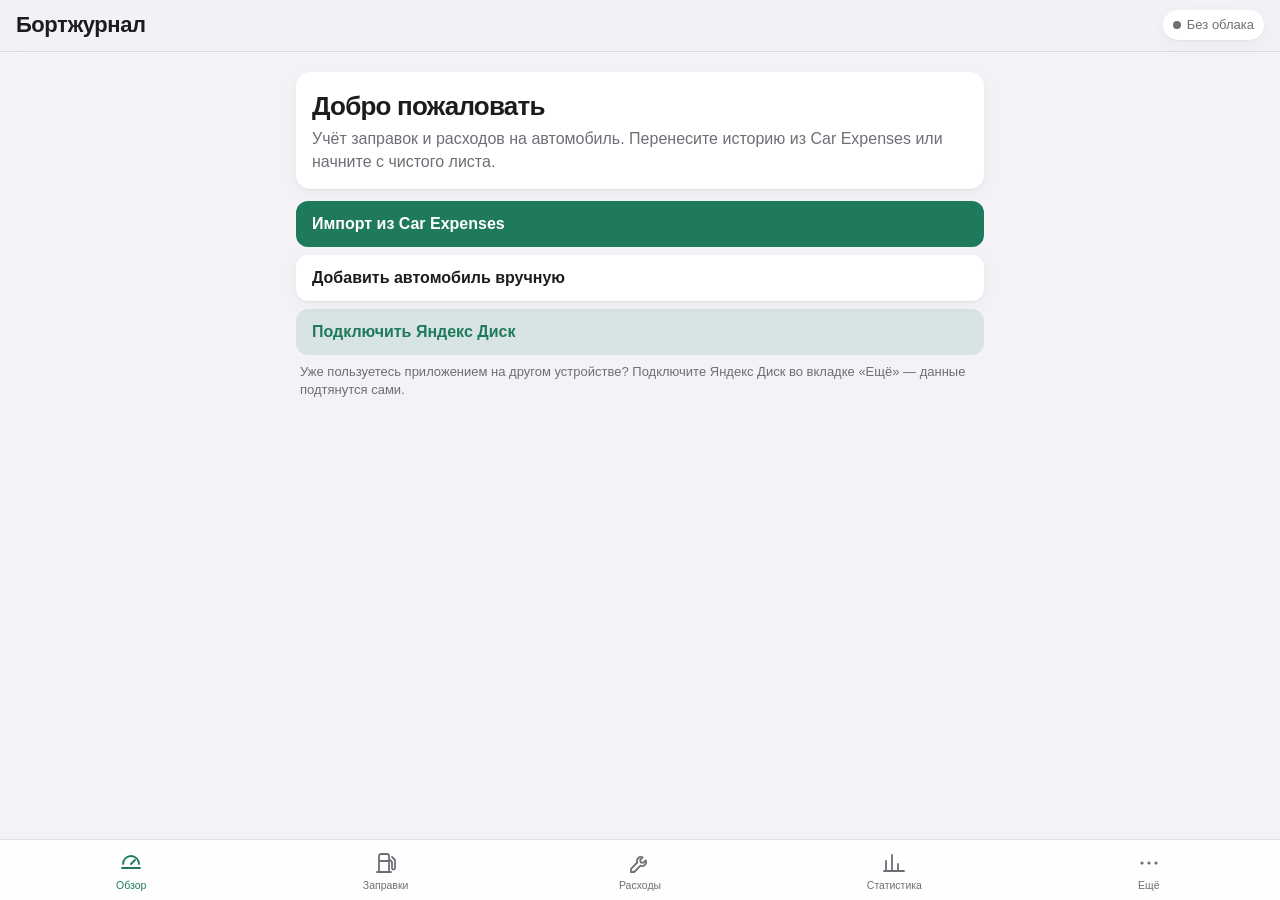
==== index.html @ a7881e60 "Бортжурнал: PWA для учёта заправок и расходов Импорт Car Expenses, заправки и расходы, статистика, о" ====
<!doctype html>
<html lang="ru">
<head>
  <meta charset="utf-8">
  <meta name="viewport" content="width=device-width, initial-scale=1, viewport-fit=cover">
  <title>Бортжурнал</title>
  <meta name="description" content="Учёт заправок и расходов на автомобиль с синхронизацией через Яндекс Диск">
  <meta name="theme-color" content="#f2f2f7" media="(prefers-color-scheme: light)">
  <meta name="theme-color" content="#0f1012" media="(prefers-color-scheme: dark)">
  <meta name="apple-mobile-web-app-capable" content="yes">
  <meta name="mobile-web-app-capable" content="yes">
  <meta name="apple-mobile-web-app-status-bar-style" content="default">
  <meta name="apple-mobile-web-app-title" content="Бортжурнал">
  <link rel="manifest" href="manifest.webmanifest">
  <link rel="icon" href="icons/icon-192.png" type="image/png">
  <link rel="apple-touch-icon" href="icons/apple-touch-icon.png">
  <link rel="stylesheet" href="css/app.css">
</head>
<body>
  <header class="topbar">
    <button class="vehicle" id="vehicleBtn" type="button"><span id="vehicleName">Бортжурнал</span></button>
    <button class="sync" id="syncBtn" type="button" aria-label="Синхронизация"><i class="dot"></i><span id="syncText"></span></button>
  </header>

  <main id="view" tabindex="-1"></main>

  <nav class="tabbar" id="tabbar">
    <button data-tab="overview" class="active">
      <svg viewBox="0 0 24 24"><path d="M4 13a8 8 0 0 1 16 0M12 13l4-4M3 17h18"/></svg><span>Обзор</span></button>
    <button data-tab="refuels">
      <svg viewBox="0 0 24 24"><path d="M5 21V5a2 2 0 0 1 2-2h6a2 2 0 0 1 2 2v16M3 21h14M5 10h10M15 8l3 3v6a1.5 1.5 0 0 0 3 0V9l-3-3"/></svg><span>Заправки</span></button>
    <button data-tab="expenses">
      <svg viewBox="0 0 24 24"><path d="M14.7 6.3a4 4 0 0 0-5.4 5.2L3 17.8V21h3.2l6.3-6.3a4 4 0 0 0 5.2-5.4l-2.6 2.6-2.4-.6-.6-2.4z"/></svg><span>Расходы</span></button>
    <button data-tab="stats">
      <svg viewBox="0 0 24 24"><path d="M4 20V10M10 20V4M16 20v-7M22 20H2"/></svg><span>Статистика</span></button>
    <button data-tab="more">
      <svg viewBox="0 0 24 24"><circle cx="5" cy="12" r="1.6"/><circle cx="12" cy="12" r="1.6"/><circle cx="19" cy="12" r="1.6"/></svg><span>Ещё</span></button>
  </nav>

  <div class="sheet-backdrop" id="sheetBackdrop" hidden>
    <section class="sheet" id="sheet" role="dialog" aria-modal="true"></section>
  </div>
  <div class="toast" id="toast" role="status" hidden></div>

  <script type="module" src="js/app.js"></script>
</body>
</html>
---- css/app.css ----
:root {
  --bg: #f2f2f7;
  --card: #ffffff;
  --card-2: #f7f7fa;
  --text: #1c1c1e;
  --muted: #6e6e76;
  --line: rgba(60, 60, 67, .14);
  --accent: #1f7a5c;
  --accent-soft: rgba(31, 122, 92, .12);
  --fuel: #d9822b;
  --exp: #3e63dd;
  --income: #2b9a66;
  --danger: #d93a3f;
  --shadow: 0 1px 2px rgba(0,0,0,.05), 0 4px 16px rgba(0,0,0,.04);
  --radius: 14px;
  --tabbar-h: 56px;
  color-scheme: light dark;
}
@media (prefers-color-scheme: dark) {
  :root {
    --bg: #0f1012;
    --card: #1b1c1f;
    --card-2: #232428;
    --text: #f2f2f5;
    --muted: #9a9aa3;
    --line: rgba(235, 235, 245, .12);
    --accent: #3dbf8f;
    --accent-soft: rgba(61, 191, 143, .16);
    --fuel: #f0a04b;
    --exp: #7b93f2;
    --income: #4cc38a;
    --danger: #ff6369;
    --shadow: none;
  }
}

* { box-sizing: border-box; -webkit-tap-highlight-color: transparent; }
html, body { margin: 0; }
body {
  background: var(--bg);
  color: var(--text);
  font: 16px/1.4 -apple-system, BlinkMacSystemFont, "SF Pro Text", "Segoe UI", Roboto, sans-serif;
  -webkit-font-smoothing: antialiased;
  min-height: 100vh;
  overscroll-behavior-y: none;
}
button { font: inherit; color: inherit; background: none; border: 0; padding: 0; cursor: pointer; }
.num { font-variant-numeric: tabular-nums; }

/* ---------- верхняя панель ---------- */
.topbar {
  position: sticky; top: 0; z-index: 20;
  display: flex; align-items: center; justify-content: space-between; gap: 12px;
  padding: calc(env(safe-area-inset-top) + 10px) 16px 10px;
  background: color-mix(in srgb, var(--bg) 86%, transparent);
  -webkit-backdrop-filter: saturate(180%) blur(18px);
  backdrop-filter: saturate(180%) blur(18px);
  border-bottom: .5px solid var(--line);
}
.vehicle { font-size: 22px; font-weight: 700; letter-spacing: -.02em; display: flex; align-items: center; gap: 6px; min-width: 0; }
.vehicle span { overflow: hidden; text-overflow: ellipsis; white-space: nowrap; }
.vehicle.multi::after { content: ""; width: 7px; height: 7px; border-right: 2px solid var(--muted); border-bottom: 2px solid var(--muted); transform: rotate(45deg) translateY(-3px); }
.sync { display: flex; align-items: center; gap: 6px; font-size: 13px; color: var(--muted); padding: 6px 10px; border-radius: 999px; background: var(--card); box-shadow: var(--shadow); white-space: nowrap; }
.sync .dot { width: 8px; height: 8px; border-radius: 50%; background: var(--muted); }
.sync[data-state="ok"] .dot { background: var(--accent); }
.sync[data-state="busy"] .dot { background: var(--fuel); animation: pulse 1s infinite alternate; }
.sync[data-state="error"] .dot { background: var(--danger); }
@keyframes pulse { to { opacity: .3; } }

main {
  padding: 12px 16px calc(var(--tabbar-h) + env(safe-area-inset-bottom) + 24px);
  max-width: 720px; margin: 0 auto; outline: none;
}

/* ---------- нижние вкладки ---------- */
.tabbar {
  position: fixed; left: 0; right: 0; bottom: 0; z-index: 20;
  display: grid; grid-template-columns: repeat(5, 1fr);
  padding: 4px 4px env(safe-area-inset-bottom);
  background: color-mix(in srgb, var(--card) 88%, transparent);
  -webkit-backdrop-filter: saturate(180%) blur(18px);
  backdrop-filter: saturate(180%) blur(18px);
  border-top: .5px solid var(--line);
}
.tabbar button { height: var(--tabbar-h); display: flex; flex-direction: column; align-items: center; justify-content: center; gap: 3px; font-size: 10.5px; color: var(--muted); }
.tabbar svg { width: 24px; height: 24px; fill: none; stroke: currentColor; stroke-width: 1.8; stroke-linecap: round; stroke-linejoin: round; }
.tabbar svg circle { fill: currentColor; stroke: none; }
.tabbar button.active { color: var(--accent); }

/* ---------- карточки и блоки ---------- */
h2.section { font-size: 13px; font-weight: 600; text-transform: uppercase; letter-spacing: .04em; color: var(--muted); margin: 22px 4px 8px; }
.card { background: var(--card); border-radius: var(--radius); box-shadow: var(--shadow); }
.pad { padding: 14px 16px; }
.hero { padding: 18px 16px 16px; }
.hero .label { font-size: 13px; color: var(--muted); }
.hero .big { font-size: 34px; font-weight: 700; letter-spacing: -.03em; line-height: 1.1; margin-top: 2px; }
.hero .big small { font-size: 18px; font-weight: 600; color: var(--muted); margin-left: 4px; }

.grid2 { display: grid; grid-template-columns: 1fr 1fr; gap: 10px; margin-top: 10px; }
.tile { background: var(--card); border-radius: var(--radius); box-shadow: var(--shadow); padding: 12px 14px; min-width: 0; }
.tile .label { font-size: 12.5px; color: var(--muted); white-space: nowrap; overflow: hidden; text-overflow: ellipsis; }
.tile .value { font-size: 21px; font-weight: 650; letter-spacing: -.02em; margin-top: 2px; white-space: nowrap; }
.tile .value small { font-size: 13px; color: var(--muted); font-weight: 500; margin-left: 2px; }
.tile .sub { font-size: 12px; color: var(--muted); margin-top: 1px; }

.actions { display: grid; grid-template-columns: 1fr 1fr; gap: 10px; margin-top: 12px; }
.btn {
  display: inline-flex; align-items: center; justify-content: center; gap: 8px;
  height: 46px; padding: 0 16px; border-radius: 12px; font-weight: 600;
  background: var(--card); box-shadow: var(--shadow); color: var(--text);
}
.btn.primary { background: var(--accent); color: #fff; box-shadow: none; }
.btn.fuel { background: var(--fuel); color: #fff; box-shadow: none; }
.btn.soft { background: var(--accent-soft); color: var(--accent); box-shadow: none; }
.btn.danger { color: var(--danger); }
.btn.block { width: 100%; }
.btn:active { opacity: .75; }

/* ---------- списки ---------- */
.list { background: var(--card); border-radius: var(--radius); box-shadow: var(--shadow); overflow: hidden; }
.row { display: flex; align-items: center; gap: 12px; padding: 11px 16px; width: 100%; text-align: left; position: relative; }
.row + .row::before { content: ""; position: absolute; top: 0; left: 16px; right: 0; border-top: .5px solid var(--line); }
.row:active { background: var(--card-2); }
.row .ico { flex: none; width: 34px; height: 34px; border-radius: 10px; display: grid; place-items: center; font-size: 15px; font-weight: 700; color: #fff; }
.row .main { flex: 1; min-width: 0; display: block; }
.row .title, .row .meta { display: block; }
.row .title.wrap { white-space: normal; display: -webkit-box; -webkit-line-clamp: 2; -webkit-box-orient: vertical; line-height: 1.25; margin-bottom: 1px; }
.row .end { display: block; }
.row .amount, .row .badge { display: block; }
.row .title { font-weight: 550; white-space: nowrap; overflow: hidden; text-overflow: ellipsis; }
.row .meta { font-size: 13px; color: var(--muted); white-space: nowrap; overflow: hidden; text-overflow: ellipsis; }
.row .end { flex: none; text-align: right; }
.row .amount { font-weight: 600; }
.row .amount.income { color: var(--income); }
.row .badge { font-size: 12px; color: var(--muted); }
.row .badge b { color: var(--text); font-weight: 600; }
.month { display: flex; justify-content: space-between; align-items: baseline; margin: 20px 4px 8px; font-size: 13px; color: var(--muted); }
.month b { font-size: 15px; color: var(--text); font-weight: 650; text-transform: capitalize; }

.chips { display: flex; gap: 8px; overflow-x: auto; padding: 2px 2px 4px; margin: 0 -16px; padding-left: 16px; padding-right: 16px; scrollbar-width: none; }
.chips::-webkit-scrollbar { display: none; }
.chip { flex: none; height: 32px; padding: 0 12px; border-radius: 999px; background: var(--card); box-shadow: var(--shadow); font-size: 14px; display: inline-flex; align-items: center; gap: 6px; white-space: nowrap; }
.chip i { width: 8px; height: 8px; border-radius: 50%; }
.chip.active { background: var(--text); color: var(--bg); }

.search { width: 100%; height: 40px; border-radius: 10px; border: 0; padding: 0 12px; background: var(--card); box-shadow: var(--shadow); color: var(--text); font-size: 16px; margin-bottom: 10px; }

.empty { text-align: center; color: var(--muted); padding: 40px 16px; }
.empty .btn { margin-top: 16px; }

/* ---------- графики ---------- */
.chart { width: 100%; height: auto; display: block; }
.chart text { fill: var(--muted); font-size: 10px; }
.chart .grid { stroke: var(--line); }
.legend { display: flex; gap: 14px; font-size: 12.5px; color: var(--muted); margin-top: 8px; flex-wrap: wrap; }
.legend i { display: inline-block; width: 9px; height: 9px; border-radius: 2px; margin-right: 5px; vertical-align: 0; }
.cat-row { display: grid; grid-template-columns: 1fr auto; gap: 4px 12px; padding: 9px 0; }
.cat-row + .cat-row { border-top: .5px solid var(--line); }
.cat-row .bar { grid-column: 1 / -1; height: 6px; border-radius: 3px; background: var(--card-2); overflow: hidden; }
.cat-row .bar i { display: block; height: 100%; border-radius: 3px; }
.cat-row .pct { color: var(--muted); font-size: 13px; margin-left: 6px; }

/* ---------- таблица по годам ---------- */
.ytable { width: 100%; border-collapse: collapse; font-size: 14px; }
.ytable th { text-align: right; font-weight: 500; color: var(--muted); font-size: 12px; padding: 0 0 6px 8px; }
.ytable th:first-child, .ytable td:first-child { text-align: left; padding-left: 0; }
.ytable td { text-align: right; padding: 7px 0 7px 8px; border-top: .5px solid var(--line); white-space: nowrap; }

/* ---------- настройки ---------- */
.set-row { display: flex; align-items: center; justify-content: space-between; gap: 12px; padding: 13px 16px; position: relative; width: 100%; text-align: left; }
.set-row + .set-row::before { content: ""; position: absolute; top: 0; left: 16px; right: 0; border-top: .5px solid var(--line); }
.set-row .hint { font-size: 13px; color: var(--muted); }
.set-row .go { color: var(--muted); }
.set-row.accent { color: var(--accent); font-weight: 550; }
.set-row.danger { color: var(--danger); }
.note { font-size: 13px; color: var(--muted); margin: 8px 4px 0; }
.note code { font-size: 12px; background: var(--card-2); padding: 1px 5px; border-radius: 5px; word-break: break-all; }

/* ---------- нижний лист (формы) ---------- */
.sheet-backdrop { position: fixed; inset: 0; z-index: 50; background: rgba(0,0,0,.38); display: flex; align-items: flex-end; justify-content: center; animation: fade .18s ease; }
.sheet-backdrop[hidden] { display: none; }
.sheet {
  width: 100%; max-width: 720px; max-height: calc(100vh - env(safe-area-inset-top) - 24px); overflow-y: auto;
  background: var(--bg); border-radius: 18px 18px 0 0;
  padding: 8px 16px calc(env(safe-area-inset-bottom) + 18px);
  animation: up .24s cubic-bezier(.2,.8,.2,1);
  -webkit-overflow-scrolling: touch;
}
@keyframes up { from { transform: translateY(40px); opacity: .4; } }
@keyframes fade { from { opacity: 0; } }
.sheet-head { display: flex; align-items: center; justify-content: space-between; padding: 6px 0 10px; position: sticky; top: -8px; background: var(--bg); z-index: 1; }
.sheet-head h3 { margin: 0; font-size: 17px; }
.sheet-head button { color: var(--accent); font-weight: 600; padding: 8px 4px; }
.sheet-head button.cancel { font-weight: 400; }
.grab { width: 36px; height: 5px; border-radius: 3px; background: var(--line); margin: 0 auto 4px; }

.form { background: var(--card); border-radius: var(--radius); box-shadow: var(--shadow); overflow: hidden; }
.field { display: flex; align-items: center; gap: 12px; padding: 0 16px; min-height: 48px; position: relative; }
.field + .field::before { content: ""; position: absolute; top: 0; left: 16px; right: 0; border-top: .5px solid var(--line); }
.field label { flex: none; width: 42%; color: var(--text); }
.field input, .field select, .field textarea {
  flex: 1; min-width: 0; border: 0; background: transparent; color: var(--text);
  font: inherit; font-size: 16px; text-align: right; padding: 12px 0; outline: none;
  -webkit-appearance: none; appearance: none;
}
.field select { direction: rtl; }
.field textarea { text-align: left; resize: none; min-height: 64px; }
.field.stack { flex-direction: column; align-items: stretch; gap: 0; padding-top: 10px; }
.field.stack label { width: auto; font-size: 13px; color: var(--muted); }
.field .unit { color: var(--muted); flex: none; }
.field input[type="checkbox"] { flex: none; margin-left: auto; width: 51px; height: 31px; border-radius: 16px; background: var(--card-2); position: relative; padding: 0; transition: background .2s; box-shadow: inset 0 0 0 1px var(--line); }
.field input[type="checkbox"]::after { content: ""; position: absolute; top: 2px; left: 2px; width: 27px; height: 27px; border-radius: 50%; background: #fff; box-shadow: 0 2px 4px rgba(0,0,0,.2); transition: transform .2s; }
.field input[type="checkbox"]:checked { background: var(--accent); box-shadow: none; }
.field input[type="checkbox"]:checked::after { transform: translateX(20px); }
.field.calc input { color: var(--muted); }
.form-gap { height: 14px; }
.form-hint { font-size: 13px; color: var(--muted); margin: 8px 4px 0; }

.picker { display: grid; gap: 8px; }
.picker .btn { justify-content: flex-start; }

.toast {
  position: fixed; left: 50%; bottom: calc(var(--tabbar-h) + env(safe-area-inset-bottom) + 16px); transform: translateX(-50%);
  z-index: 60; background: var(--text); color: var(--bg); padding: 10px 16px; border-radius: 12px; font-size: 14px;
  width: max-content; max-width: calc(100% - 32px); text-align: center; box-shadow: 0 6px 24px rgba(0,0,0,.2); animation: fade .2s;
}
.toast[hidden] { display: none; }

@media (min-width: 600px) {
  .grid2 { grid-template-columns: repeat(4, 1fr); }
}
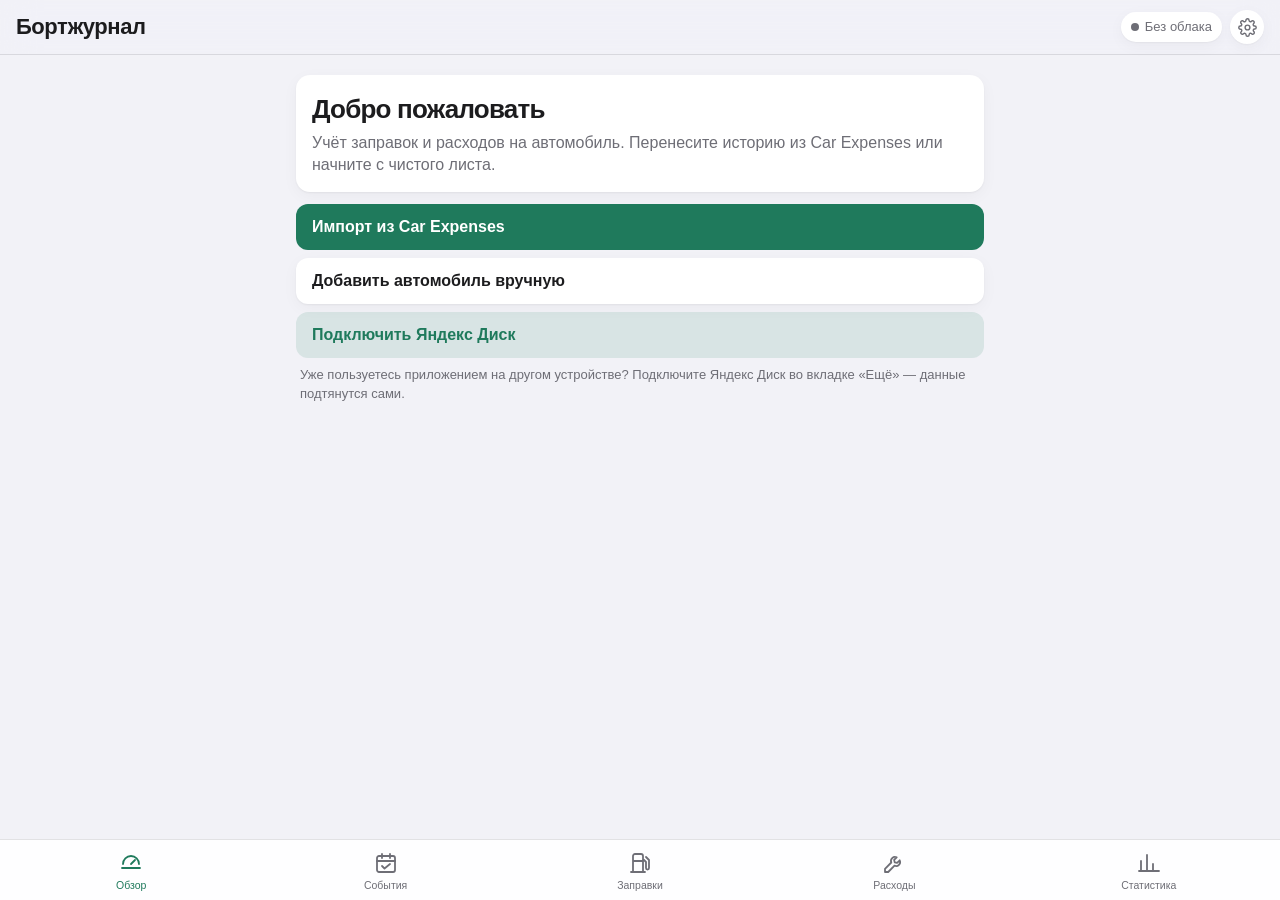
==== commit 0c925777: "События обслуживания с автопродлением Виды работ с интервалом по пробегу и/или времени и разовыми ср" ====
--- a/index.html
+++ b/index.html
@@ -19,7 +19,12 @@
 <body>
   <header class="topbar">
     <button class="vehicle" id="vehicleBtn" type="button"><span id="vehicleName">Бортжурнал</span></button>
-    <button class="sync" id="syncBtn" type="button" aria-label="Синхронизация"><i class="dot"></i><span id="syncText"></span></button>
+    <div class="top-actions">
+      <button class="sync" id="syncBtn" type="button" aria-label="Синхронизация"><i class="dot"></i><span id="syncText"></span></button>
+      <button class="gear" id="gearBtn" type="button" aria-label="Настройки">
+        <svg viewBox="0 0 24 24"><circle cx="12" cy="12" r="3"/><path d="M19.4 15a1.7 1.7 0 0 0 .3 1.8l.1.1a2 2 0 1 1-2.8 2.8l-.1-.1a1.7 1.7 0 0 0-1.8-.3 1.7 1.7 0 0 0-1 1.5V21a2 2 0 1 1-4 0v-.1a1.7 1.7 0 0 0-1.1-1.5 1.7 1.7 0 0 0-1.8.3l-.1.1a2 2 0 1 1-2.8-2.8l.1-.1a1.7 1.7 0 0 0 .3-1.8 1.7 1.7 0 0 0-1.5-1H3a2 2 0 1 1 0-4h.1a1.7 1.7 0 0 0 1.5-1.1 1.7 1.7 0 0 0-.3-1.8l-.1-.1a2 2 0 1 1 2.8-2.8l.1.1a1.7 1.7 0 0 0 1.8.3H9a1.7 1.7 0 0 0 1-1.5V3a2 2 0 1 1 4 0v.1a1.7 1.7 0 0 0 1 1.5 1.7 1.7 0 0 0 1.8-.3l.1-.1a2 2 0 1 1 2.8 2.8l-.1.1a1.7 1.7 0 0 0-.3 1.8V9a1.7 1.7 0 0 0 1.5 1H21a2 2 0 1 1 0 4h-.1a1.7 1.7 0 0 0-1.5 1z"/></svg>
+      </button>
+    </div>
   </header>
 
   <main id="view" tabindex="-1"></main>
@@ -27,14 +32,14 @@
   <nav class="tabbar" id="tabbar">
     <button data-tab="overview" class="active">
       <svg viewBox="0 0 24 24"><path d="M4 13a8 8 0 0 1 16 0M12 13l4-4M3 17h18"/></svg><span>Обзор</span></button>
+    <button data-tab="events">
+      <svg viewBox="0 0 24 24"><rect x="3" y="5" width="18" height="16" rx="2"/><path d="M8 3v4M16 3v4M3 10h18M8 15l2.5 2.5L16 13"/></svg><span>События</span><b class="tab-badge" id="eventsBadge" hidden></b></button>
     <button data-tab="refuels">
       <svg viewBox="0 0 24 24"><path d="M5 21V5a2 2 0 0 1 2-2h6a2 2 0 0 1 2 2v16M3 21h14M5 10h10M15 8l3 3v6a1.5 1.5 0 0 0 3 0V9l-3-3"/></svg><span>Заправки</span></button>
     <button data-tab="expenses">
       <svg viewBox="0 0 24 24"><path d="M14.7 6.3a4 4 0 0 0-5.4 5.2L3 17.8V21h3.2l6.3-6.3a4 4 0 0 0 5.2-5.4l-2.6 2.6-2.4-.6-.6-2.4z"/></svg><span>Расходы</span></button>
     <button data-tab="stats">
       <svg viewBox="0 0 24 24"><path d="M4 20V10M10 20V4M16 20v-7M22 20H2"/></svg><span>Статистика</span></button>
-    <button data-tab="more">
-      <svg viewBox="0 0 24 24"><circle cx="5" cy="12" r="1.6"/><circle cx="12" cy="12" r="1.6"/><circle cx="19" cy="12" r="1.6"/></svg><span>Ещё</span></button>
   </nav>
 
   <div class="sheet-backdrop" id="sheetBackdrop" hidden>
--- a/css/app.css
+++ b/css/app.css
@@ -229,3 +229,28 @@
 @media (min-width: 600px) {
   .grid2 { grid-template-columns: repeat(4, 1fr); }
 }
+
+/* ---------- верхние кнопки ---------- */
+.top-actions { display: flex; align-items: center; gap: 8px; flex: none; }
+.gear { width: 34px; height: 34px; border-radius: 50%; display: grid; place-items: center; background: var(--card); box-shadow: var(--shadow); color: var(--muted); }
+.gear svg { width: 19px; height: 19px; fill: none; stroke: currentColor; stroke-width: 1.8; stroke-linecap: round; stroke-linejoin: round; }
+.gear.active { color: var(--accent); }
+.tabbar button { position: relative; }
+.tab-badge { position: absolute; top: 5px; left: calc(50% + 6px); min-width: 17px; height: 17px; padding: 0 4px; border-radius: 9px; background: var(--danger); color: #fff; font-size: 11px; font-weight: 700; line-height: 17px; text-align: center; }
+.tab-badge[hidden] { display: none; }
+
+/* ---------- события ---------- */
+.row.ev { align-items: flex-start; padding-top: 12px; padding-bottom: 12px; }
+.row.ev .ico { position: relative; margin-top: 2px; }
+.row .ico .cnt { position: absolute; right: -5px; bottom: -5px; min-width: 18px; height: 18px; padding: 0 4px; border-radius: 9px; background: var(--card); color: var(--text); font-size: 11px; line-height: 18px; text-align: center; box-shadow: 0 0 0 1.5px var(--line); }
+.row .left, .left { display: flex; flex-wrap: wrap; gap: 6px; margin-top: 4px; }
+.due { font-size: 12.5px; padding: 2px 7px; border-radius: 6px; background: var(--card-2); color: var(--muted); }
+.due.over { background: color-mix(in srgb, var(--danger) 14%, transparent); color: var(--danger); font-weight: 600; }
+.prog { display: block; height: 4px; border-radius: 2px; background: var(--card-2); margin-top: 9px; overflow: hidden; }
+.prog i { display: block; height: 100%; border-radius: 2px; }
+
+/* ---------- виды работ в расходе ---------- */
+.wchips { display: flex; flex-wrap: wrap; gap: 6px; padding: 8px 0 4px; }
+.wchip { display: inline-flex; align-items: center; gap: 6px; padding: 5px 6px 5px 10px; border-radius: 8px; background: var(--accent-soft); color: var(--accent); font-size: 14px; font-weight: 550; }
+.wchip button { width: 20px; height: 20px; border-radius: 50%; font-size: 11px; color: var(--accent); background: color-mix(in srgb, var(--accent) 16%, transparent); }
+.field select.addwork { direction: ltr; text-align: left; color: var(--accent); padding: 8px 0 12px; }
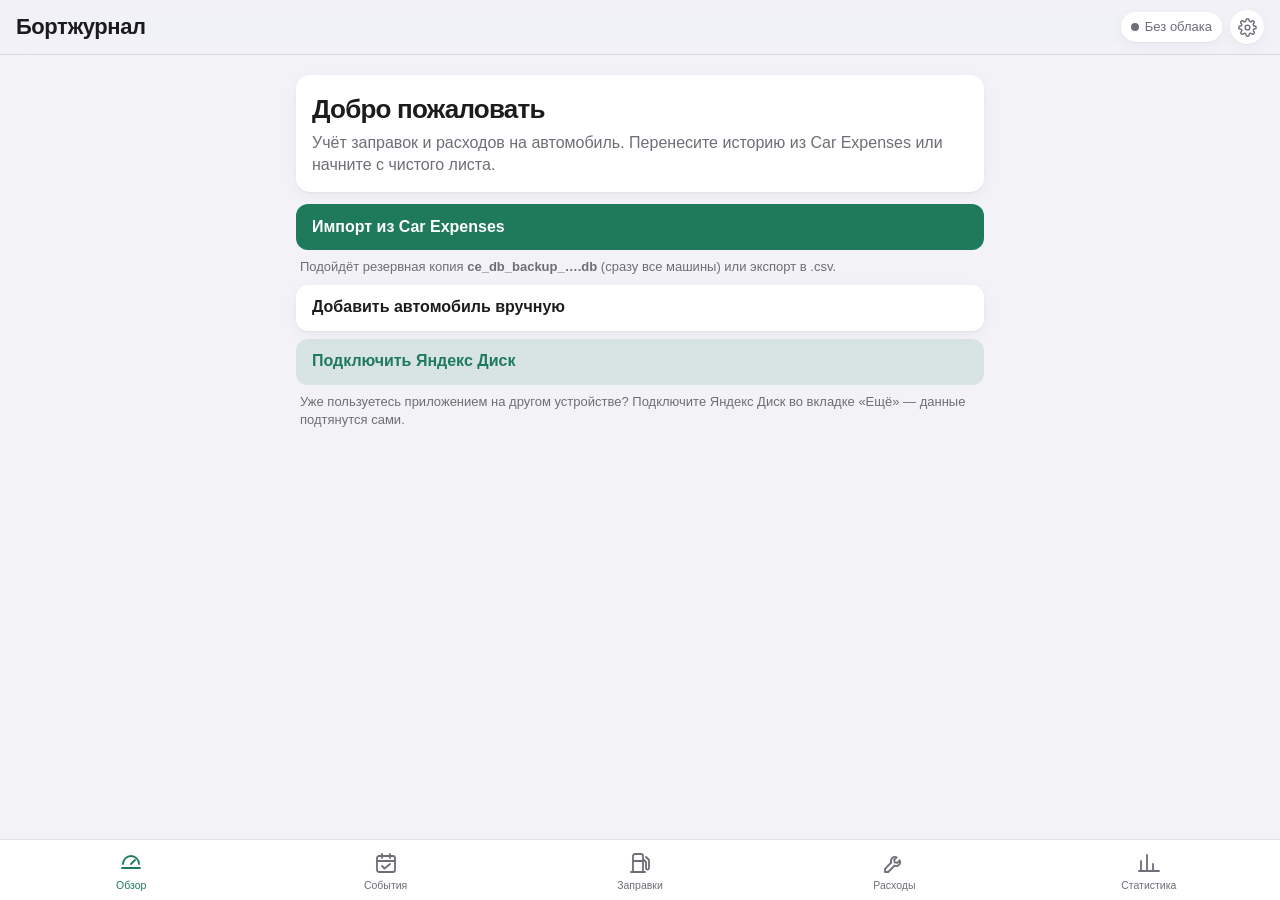
==== commit e42b3200: "Защита от смешения версий после обновления и аварийный экран запуска Service worker запрашивает свои" ====
--- a/index.html
+++ b/index.html
@@ -46,7 +46,35 @@
     <section class="sheet" id="sheet" role="dialog" aria-modal="true"></section>
   </div>
   <div class="toast" id="toast" role="status" hidden></div>
+  <div class="report" id="report" hidden></div>
 
+  <div class="boot-error" id="bootError" hidden>
+    <b>Приложение не запустилось</b>
+    <p>Скорее всего, телефон взял часть файлов из старой версии. Ваши записи хранятся отдельно и не пострадают.</p>
+    <pre id="bootErrorText"></pre>
+    <button type="button" id="bootFix">Обновить приложение</button>
+  </div>
+  <script>
+    // Страховка от «белого экрана»: если модули не загрузились или упали при старте,
+    // показываем ошибку и кнопку, которая чистит кэш оболочки (данные в localStorage не трогает).
+    (function () {
+      var errs = [];
+      function show() {
+        if (window.__carlogReady) return;
+        document.getElementById('bootErrorText').textContent = errs.join('\n') || 'Нет ответа от модулей приложения';
+        document.getElementById('bootError').hidden = false;
+      }
+      window.addEventListener('error', function (e) { errs.push((e.message || 'Ошибка') + (e.filename ? ' @ ' + e.filename.split('/').pop() + ':' + e.lineno : '')); if (!window.__carlogReady) show(); }, true);
+      window.addEventListener('unhandledrejection', function (e) { errs.push(String(e.reason && e.reason.message || e.reason)); });
+      setTimeout(show, 6000);
+      document.getElementById('bootFix').onclick = function () {
+        var jobs = [];
+        if (navigator.serviceWorker) jobs.push(navigator.serviceWorker.getRegistrations().then(function (rs) { return Promise.all(rs.map(function (r) { return r.unregister(); })); }));
+        if (window.caches) jobs.push(caches.keys().then(function (ks) { return Promise.all(ks.map(function (k) { return caches.delete(k); })); }));
+        Promise.all(jobs).catch(function () {}).then(function () { location.replace(location.pathname + '?v=' + Date.now()); });
+      };
+    })();
+  </script>
   <script type="module" src="js/app.js"></script>
 </body>
 </html>
--- a/css/app.css
+++ b/css/app.css
@@ -203,7 +203,7 @@
   font: inherit; font-size: 16px; text-align: right; padding: 12px 0; outline: none;
   -webkit-appearance: none; appearance: none;
 }
-.field select { direction: rtl; }
+.field select { text-align: right; text-align-last: right; }
 .field textarea { text-align: left; resize: none; min-height: 64px; }
 .field.stack { flex-direction: column; align-items: stretch; gap: 0; padding-top: 10px; }
 .field.stack label { width: auto; font-size: 13px; color: var(--muted); }
@@ -254,3 +254,60 @@
 .wchip { display: inline-flex; align-items: center; gap: 6px; padding: 5px 6px 5px 10px; border-radius: 8px; background: var(--accent-soft); color: var(--accent); font-size: 14px; font-weight: 550; }
 .wchip button { width: 20px; height: 20px; border-radius: 50%; font-size: 11px; color: var(--accent); background: color-mix(in srgb, var(--accent) 16%, transparent); }
 .field select.addwork { direction: ltr; text-align: left; color: var(--accent); padding: 8px 0 12px; }
+
+/* ---------- переключатель Обслуживание / Запчасти ---------- */
+.seg { display: grid; grid-template-columns: 1fr 1fr; padding: 3px; border-radius: 11px; background: var(--card-2); margin-bottom: 12px; box-shadow: inset 0 0 0 .5px var(--line); }
+.seg button { height: 34px; border-radius: 9px; font-size: 14.5px; font-weight: 550; color: var(--muted); }
+.seg button.active { background: var(--card); color: var(--text); box-shadow: 0 1px 3px rgba(0,0,0,.12); }
+
+/* ---------- отчёт ---------- */
+.report { position: fixed; inset: 0; z-index: 70; background: #fff; overflow-y: auto; -webkit-overflow-scrolling: touch; color-scheme: light; }
+.report[hidden] { display: none; }
+.report-bar { position: sticky; top: 0; z-index: 1; display: flex; align-items: center; justify-content: space-between; gap: 12px;
+  padding: calc(env(safe-area-inset-top) + 10px) 16px 10px; background: rgba(247,247,250,.92); -webkit-backdrop-filter: blur(16px); backdrop-filter: blur(16px);
+  border-bottom: .5px solid rgba(60,60,67,.18); color: #1c1c1e; font-weight: 600; }
+.report-bar button { color: #1f7a5c; font-weight: 600; padding: 4px 0; }
+body.report-open { overflow: hidden; }
+@media print {
+  body.report-open > *:not(#report) { display: none !important; }
+  body.report-open { overflow: visible; background: #fff; }
+  .report { position: static; overflow: visible; }
+  .report-bar { display: none; }
+  .rep { padding: 0; max-width: none; }
+  @page { margin: 14mm 12mm; }
+}
+
+/* ---------- выбор работ в расходе ---------- */
+.wchips[hidden] { display: none; }
+.wsuggest { display: flex; flex-wrap: wrap; gap: 6px; padding: 6px 0 2px; }
+.wsug { padding: 6px 10px; border-radius: 8px; font-size: 14px; background: var(--card-2); color: var(--text); box-shadow: inset 0 0 0 .5px var(--line); text-align: left; }
+.wsug:active { background: var(--accent-soft); }
+.wmore { align-self: flex-start; color: var(--accent); font-weight: 550; font-size: 15px; padding: 8px 0 12px; }
+.wall { padding-bottom: 10px; }
+.wall[hidden] { display: none; }
+.wall .search { box-shadow: inset 0 0 0 .5px var(--line); background: var(--card-2); margin: 2px 0 6px; }
+.wgroup { font-size: 12px; text-transform: uppercase; letter-spacing: .04em; color: var(--muted); margin: 12px 0 4px; }
+.wopt { display: flex; justify-content: space-between; align-items: baseline; gap: 10px; width: 100%; text-align: left; padding: 9px 10px; border-radius: 9px; font-size: 15px; }
+.wopt + .wopt { margin-top: 2px; }
+.wopt .wmeta { flex: none; font-size: 12.5px; color: var(--muted); }
+.wopt.on { background: var(--accent-soft); color: var(--accent); font-weight: 550; }
+.wopt.on .wmeta { color: var(--accent); }
+.wopt.add { color: var(--accent); font-weight: 550; }
+
+/* ---------- список работ и интервалов ---------- */
+.wm-row { padding-top: 6px; padding-bottom: 6px; }
+.wm-row .main { padding: 6px 0; }
+input.sw { flex: none; width: 51px; height: 31px; border-radius: 16px; background: var(--card-2); position: relative; -webkit-appearance: none; appearance: none; margin: 0; transition: background .2s; box-shadow: inset 0 0 0 1px var(--line); border: 0; }
+input.sw::after { content: ""; position: absolute; top: 2px; left: 2px; width: 27px; height: 27px; border-radius: 50%; background: #fff; box-shadow: 0 2px 4px rgba(0,0,0,.2); transition: transform .2s; }
+input.sw:checked { background: var(--accent); box-shadow: none; }
+input.sw:checked::after { transform: translateX(20px); }
+
+.field .search { text-align: left; }
+
+/* ---------- аварийный экран запуска ---------- */
+.boot-error { position: fixed; inset: 0; z-index: 100; background: var(--bg); padding: calc(env(safe-area-inset-top) + 40px) 24px 24px; display: flex; flex-direction: column; gap: 12px; }
+.boot-error[hidden] { display: none; }
+.boot-error b { font-size: 20px; }
+.boot-error p { margin: 0; color: var(--muted); }
+.boot-error pre { white-space: pre-wrap; word-break: break-word; font-size: 12px; background: var(--card); padding: 10px; border-radius: 10px; max-height: 40vh; overflow: auto; }
+.boot-error button { height: 48px; border-radius: 12px; background: var(--accent); color: #fff; font-weight: 600; }
